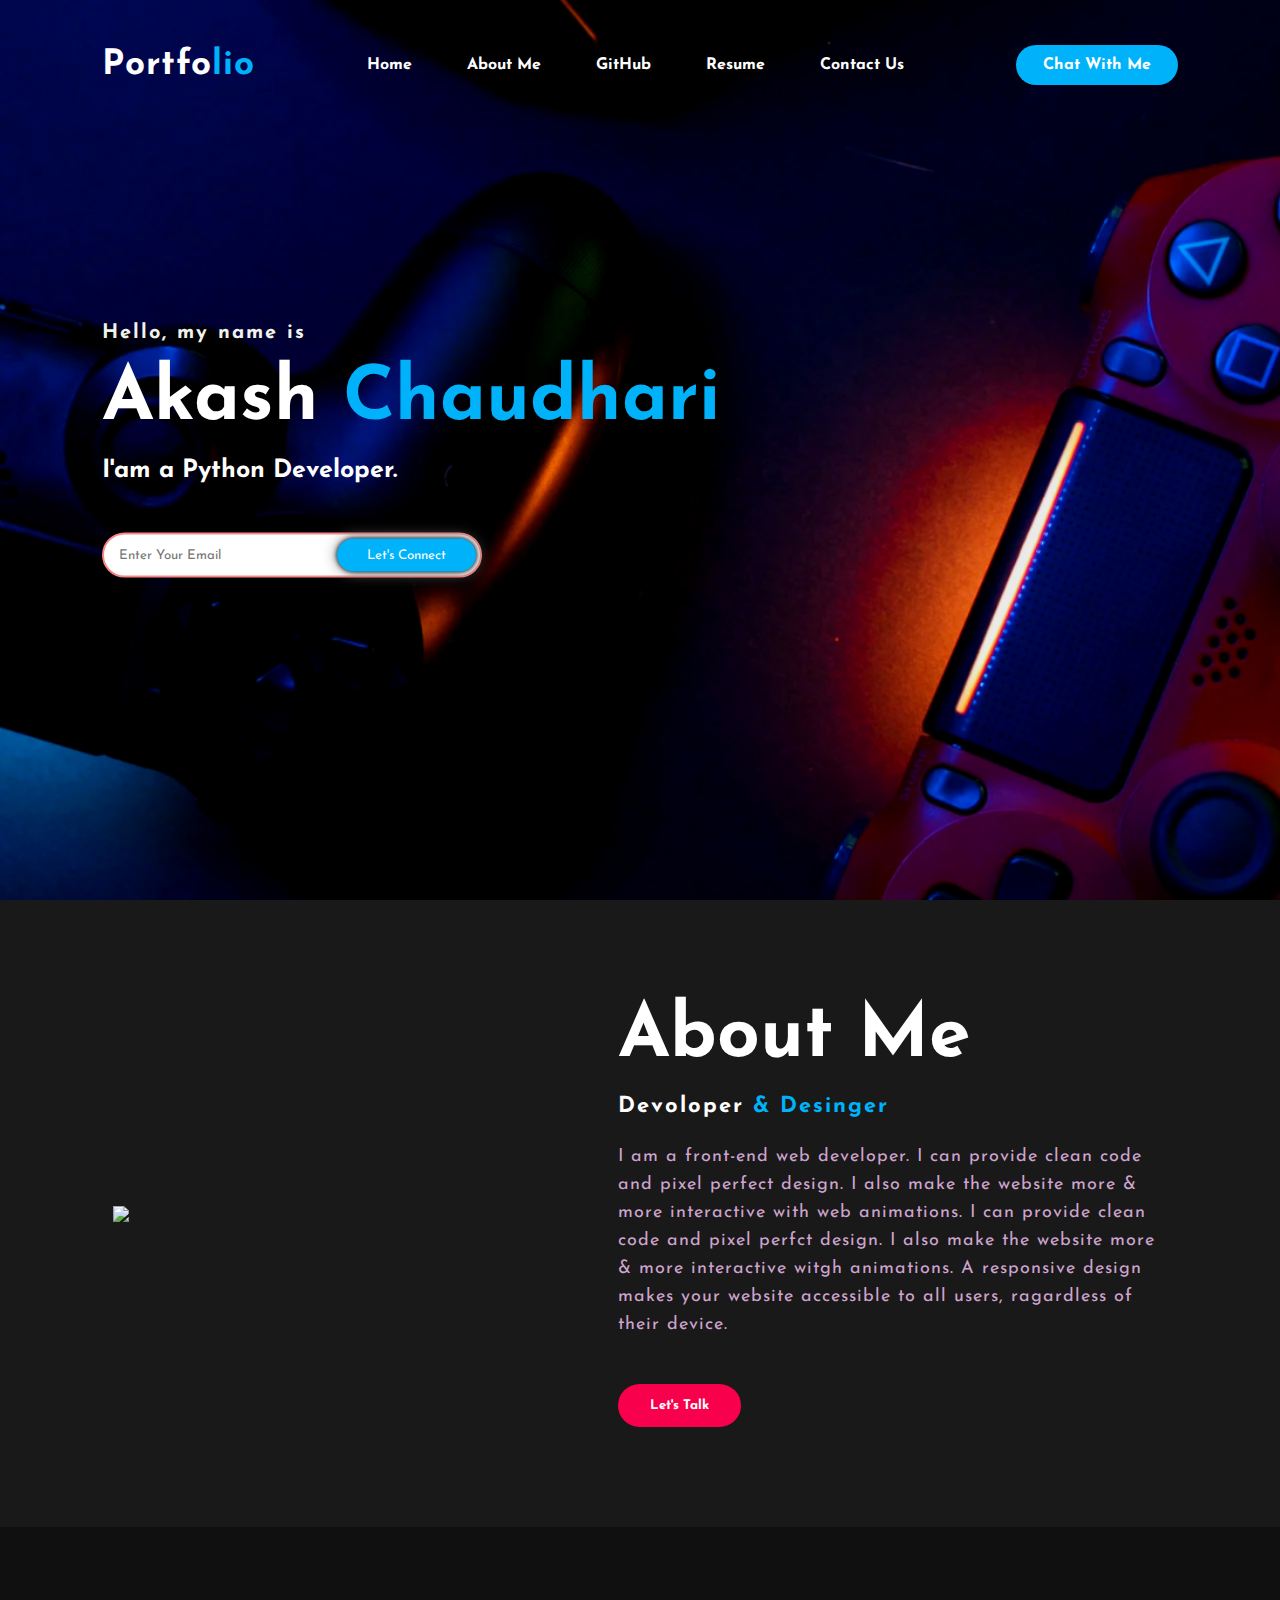
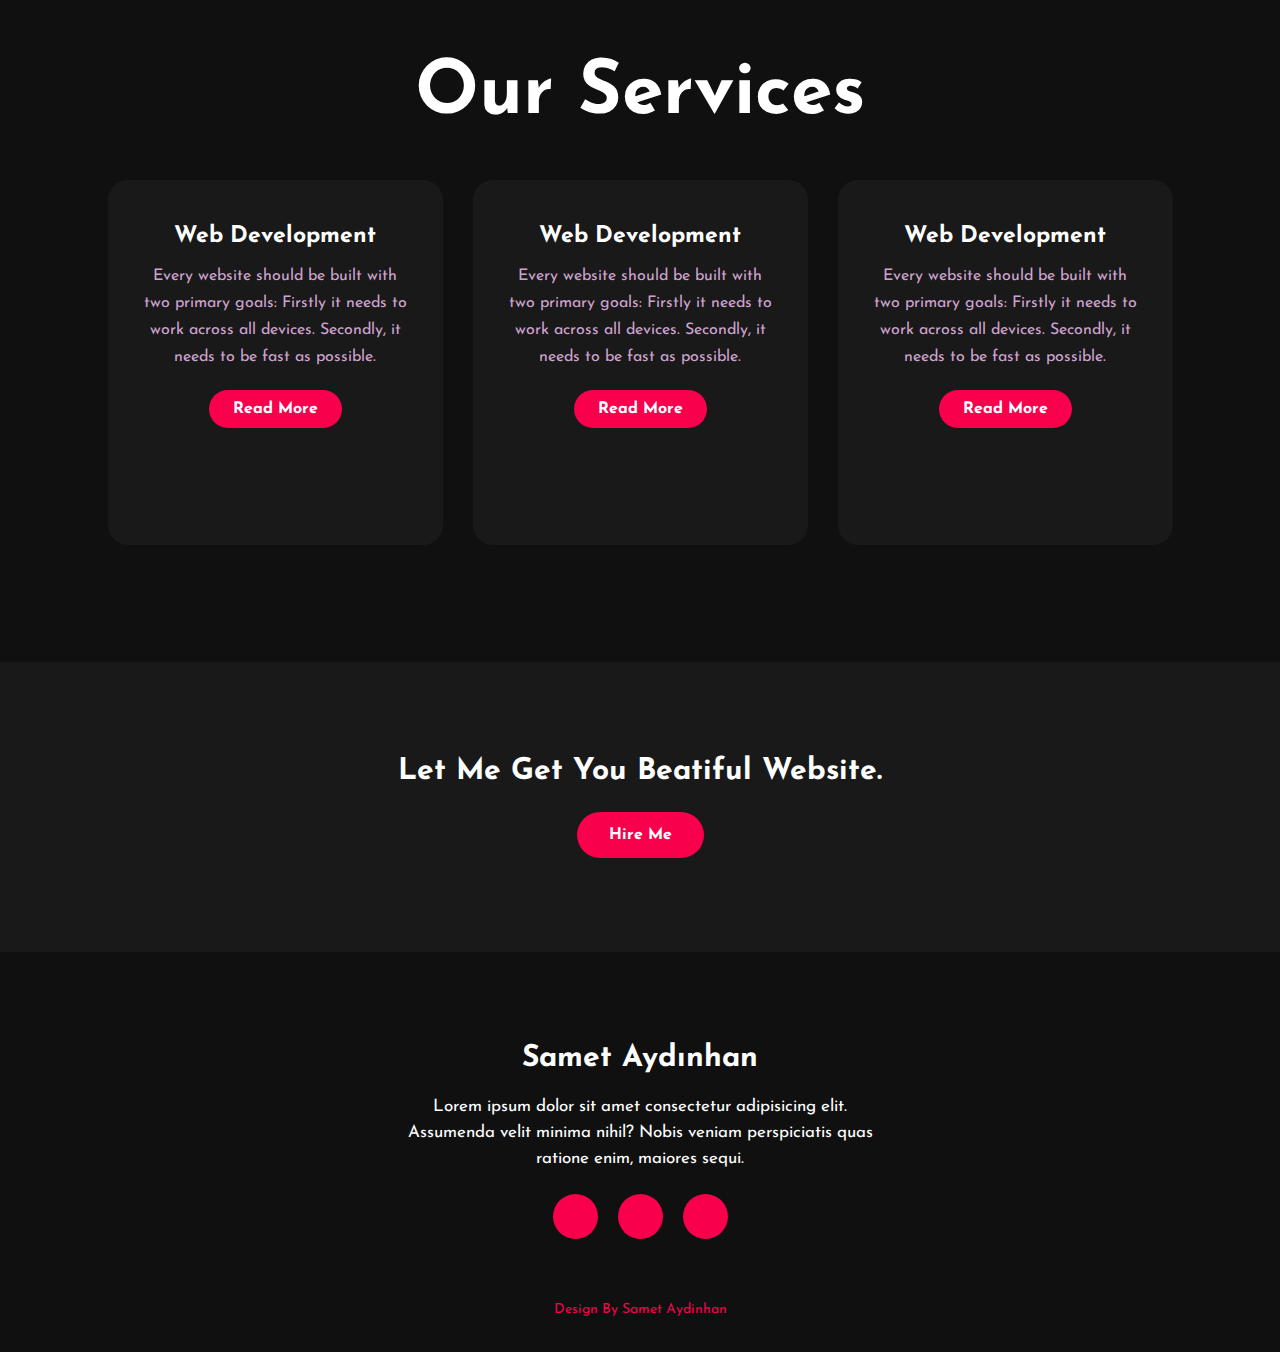
==== index.html @ 3f018889 "hey" ====
<!DOCTYPE html>
<html lang="en">

<head>
    <meta charset="UTF-8" />
    <meta http-equiv="X-UA-Compatible" content="IE=edge" />
    <meta name="viewport" content="width=device-width, initial-scale=1.0" />
    <title>Portfolio Website</title>
    <link rel="stylesheet" href="style.css" />
    <link rel="preconnect" href="https://fonts.gstatic.com" />
    <link
        href="https://fonts.googleapis.com/css2?family=Josefin+Sans:ital,wght@0,100;0,200;0,300;0,400;0,500;0,600;0,700;1,100;1,200;1,300;1,400;1,500;1,600;1,700&display=swap"
        rel="stylesheet" />
    <link rel="stylesheet" href="https://cdnjs.cloudflare.com/ajax/libs/font-awesome/6.2.1/css/all.min.css"
        integrity="sha512-MV7K8+y+gLIBoVD59lQIYicR65iaqukzvf/nwasF0nqhPay5w/9lJmVM2hMDcnK1OnMGCdVK+iQrJ7lzPJQd1w=="
        crossorigin="anonymous" referrerpolicy="no-referrer" />
</head>

<body>
    <div class="hero">
        <nav>
            <h2 class="logo">Portfo<span>lio</span></h2>
            <ul>
                <li><a href="https://akashch1512.github.io/portfilo_akash_/">Home</a></li>
                <li><a href="https://www.linkedin.com/in/akash-chaudhari-040ba0281/">About Me</a></li>
                <li><a href="https://github.com/akashch1512">GitHub</a></li>
                <li><a href="https://drive.google.com/open?id=1zRNlKqO0vHZzpSltqG9VUXqsS49QNVzo&usp=drive_fs">Resume</a></li>
                <li><a href="./contact.html">Contact Us</a></li>
            </ul>
            <a href="http://wa.me/qr/QMXEWW5SRHEAE1" class="btn">Chat With Me</a>
        </nav>
        <div class="content">
            <h4>Hello, my name is</h4>
            <h1>Akash <span>Chaudhari</span></h1>
            <h3>I'am a Python Developer.</h3>
            <div class="newslatter">
                <form>
                    <input type="email" name="email" id="mail" placeholder="Enter Your Email" />
                    <input class="button" type="submit" name="submit" value="Let's Connect" />
                </form>
            </div>
        </div>
    </div>
    <!--About section start-->
    <section class="about">
        <div class="main">
            <img src="image/second.webp" />
            <div class="about-text">
                <h2>About Me</h2>
                <h5>Devoloper <span>& Desinger</span></h5>
                <p>
                    I am a front-end web developer. I can provide clean code and pixel
                    perfect design. I also make the website more & more interactive with
                    web animations. I can provide clean code and pixel perfct design. I
                    also make the website more & more interactive witgh animations. A
                    responsive design makes your website accessible to all users,
                    ragardless of their device.
                </p>
                <button type="button">Let's Talk</button>
            </div>
        </div>
    </section>
    <!--service section start-->
    <div class="service">
        <div class="title">
            <h2>Our Services</h2>
        </div>
        <div class="box">
            <div class="card">
                <i class="fa-solid fa-bars"></i>
                <h5>Web Development</h5>
                <div class="pra">
                    <p>
                        Every website should be built with two primary goals: Firstly it
                        needs to work across all devices. Secondly, it needs to be fast as
                        possible.
                    </p>
                    <p style="text-align: center;">
                        <a class="button" href="#">Read More</a>
                    </p>
                </div>
            </div>

            <div class="card">
                <i class="fa-regular fa-user"></i>
                <h5>Web Development</h5>
                <div class="pra">
                    <p>
                        Every website should be built with two primary goals: Firstly it
                        needs to work across all devices. Secondly, it needs to be fast as
                        possible.
                    </p>
                    <p style="text-align: center;">
                        <a class="button" href="#">Read More</a>
                    </p>
                </div>
            </div>

            <div class="card">
                <i class="fa-regular fa-bell"></i>
                <h5>Web Development</h5>
                <div class="pra">
                    <p>
                        Every website should be built with two primary goals: Firstly it
                        needs to work across all devices. Secondly, it needs to be fast as
                        possible.
                    </p>
                    <p style="text-align: center;">
                        <a class="button" href="#">Read More</a>
                    </p>
                </div>
            </div>
        </div>
    </div>
            <!--Contact Me-->
            <div class="contact-me">
                <p>Let Me Get You Beatiful Website.</p>
                <a class="button-two" href="#">Hire Me</a>
            </div>
            <!--footer start-->
            <footer>
                <p>Samet Aydınhan</p>
                <p>Lorem ipsum dolor sit amet consectetur adipisicing elit. Assumenda velit minima nihil? Nobis veniam
                    perspiciatis quas ratione enim, maiores sequi.</p>
                <div class="social">
                    <a href="#"><i class="fa-brands fa-facebook-f"></i></a>
                    <a href="#"><i class="fa-brands fa-instagram"></i></a>
                    <a href="#"><i class="fa-brands fa-linkedin-in"></i></a>
                </div>
                <p class="end">Design By Samet Aydinhan</p>
            </footer>
</body>

</html>
---- style.css ----
*{
	padding: 0;
	margin: 0;
	font-family: 'Josefin Sans', sans-serif;
	box-sizing: border-box;
}
.hero {
    height: 100vh;
    width: 100%;
    background-image: url(image/Home.png);
    background-size: cover;
    background-position: center;
}
nav{
    display: flex;
    align-items: center;
    justify-content: space-between;
    padding: 45px;
    padding-left: 8%;
    padding-right: 8%;
}
.logo{
    color: white;
    font-size: 35px;
    letter-spacing: 1px;
    cursor: pointer;
}
span{
    color: #00b2f9;
}
nav ul li {
    list-style-type: none;
    display: inline-block;
    padding: 10px   25px;
}
nav ul li a{
    color: white;
    text-decoration: none;
    font-weight: bold;
    text-transform: capitalize;
}
nav ul li a:hover{
    color: #00b2f9;
    transition: .4s;
}
.btn {
    background-color: #00b2f9;
    color: white;
    text-decoration: none;
    border: 2px solid transparent;
    font-weight: bold;
    padding: 10px 25px;
    border-radius: 30px;
    transition: transform .4s;
}
.btn:hover{
    transform: scale(1.2);
}
.content{
    position: absolute;
    top: 50%;
    left: 8%;
    transform: translateY(-50%);
}
h1{
    color: white;
    margin: 20px 0px 20px;
    font-size: 75px;
}
h3{
    color: white;
    font-size: 25px;
    margin-bottom: 50px;
}
h4{
    color: rgb(241, 243, 231);
    letter-spacing: 2px;
    font-size: 20px;
}
.newslatter form {
    width: 380px;
    max-width: 100%;
    position: relative;
}
.newslatter form input:first-child{
    display: inline-block;
    width: 100%;
    padding: 14px 130px 14px 15px;
    border: 2px solid #fa8787;
    outline: none;
    border-radius: 30px;

}
.newslatter form input:last-child{
    position: absolute;
    display: inline-block;
    outline: none;
    border: none;
    padding: 10px 30px;
    border-radius: 30px;
    background-color: #00b2f9;
    color: white;
    box-shadow: 0px 0px 5px #000, 0px 0px 15px #858585;
    top: 6px;
    right: 6px;
    cursor: pointer;
    transition: 0.3s;
}

.newslatter form input:last-child:hover{
    background-color: white;
    color: #191919;
    border: 1px solid #00b2f9;
}

.about{
    width: 100%;
    padding: 100px 0px;
    background-color: #191919;
}
.about img {
    height: auto;
    width: 430px;
}
.about-text{
    width: 550px;
}
.main{
    width: 1130px;
    max-width: 95%;
    margin: 0 auto;
    display: flex;
    align-items: center;
    justify-content: space-around;
}
.about-text h2{
    color: white;
    font-size: 75px;
    text-transform: capitalize;
    margin-bottom: 20px;
}
.about-text h5{
    color: white;
    letter-spacing: 2px;
    font-size: 22px;
    margin-bottom: 25px;
    text-transform: capitalize;
}
.about-text p{
    color: #fcfc;
    letter-spacing: 1px;
    line-height: 28px;
    font-size: 18px;
    margin-bottom: 45px;
}
button{
    background-color: #f9004d;
    color: white;
    text-decoration: none;
    border: 2px solid transparent;
    font-weight: bold;
    padding: 13px 30px;
    border-radius: 30px;
    transition: 0.4s;
}
button:hover{
    background-color: transparent;
    border: 2px solid #f9004d;
    cursor: pointer;
}

.service{
    background-color: #101010;
    width: 100%;
    padding: 100px 0px;
}
.title h2{
    color: white;
    font-size: 75px;
    width: 1130px;
    margin: 30px auto;
    text-align: center;
}
.box{
    display: flex;
    justify-content: center;
    align-items: center;
    min-height: 400px;
}
.card{
    height: 365px;
	width: 335px;
	padding: 20px 35px;
	background: #191919;
	border-radius: 20px;
	margin: 15px;
	position: relative;
	overflow: hidden;
	text-align: center;
}
.card i {
    font-size: 50px;
    display: block;
    text-align: center;
    margin: 25px 0px;
    color: #f9004d;
}

h5 {
    color: white;
    font-size: 23px;
    margin-bottom: 15px;
}
.pra p{
    color: #fcfc;
    font-size: 16px;
    line-height: 27px;
    margin-bottom: 25px;
}

.card .button {
    background-color: #f9004d;
    color: white;
    text-decoration: none;
    border: 2px solid transparent;
    font-weight: bold;
    padding: 9px 22px;
    border-radius: 30px;
    transition: 0.4s;
}
.card .button:hover{
    background-color: transparent;
    border: 2px solid #f9004d;
    cursor: pointer;
}
.contact-me{
    width: 100%;
	height: 290px;
	background: #191919;
	display: flex;
	align-items: center;
	flex-direction: column;
	justify-content: center;
}

.contact-me p {
    color: white;
    font-size: 30px;
    font-weight: bold;
    margin-bottom: 25px;
}

.contact-me .button-two{
    background-color: #f9004d;
    color: white;
    text-decoration: none;
    border: 2px solid transparent;
    font-weight: bold;
    padding: 13px 30px;
    border-radius: 30px;
    transition: .4s;
}
.contact-me .button-two:hover{
    background-color: transparent;
    border: 2px solid #f9004d;
    cursor: pointer;
}
footer{
    position: relative;
    width: 100%;
    height: 400px;
    background-color: #101010;
    display: flex;
    flex-direction: column;
    align-items: center;
    justify-content: center;
}
footer p:nth-child(1){
    font-size: 30px;
    color: white;
    margin-bottom: 20px;
    font-weight: bold;
}
footer p:nth-child(2){
    color: white;
    font-size: 17px;
    width: 500px;
    text-align: center;
    line-height: 26px;
}
.social{
    display: flex;
}
.social a {
    width: 45px;
    height: 45px;
    display: flex;
    align-items: center;
    justify-content: center;
    background:#f9004d;
    border-radius: 50%;
    margin: 22px 10px;
    color: white;
    text-decoration: none;
    font-size: 20px;
}
.social a:hover{
    transform: scale(1.3);
    transition: .3s;
}
.end{
    position: absolute;
    color:#f9004d;
    bottom: 35px;
    font-size: 14px;
}
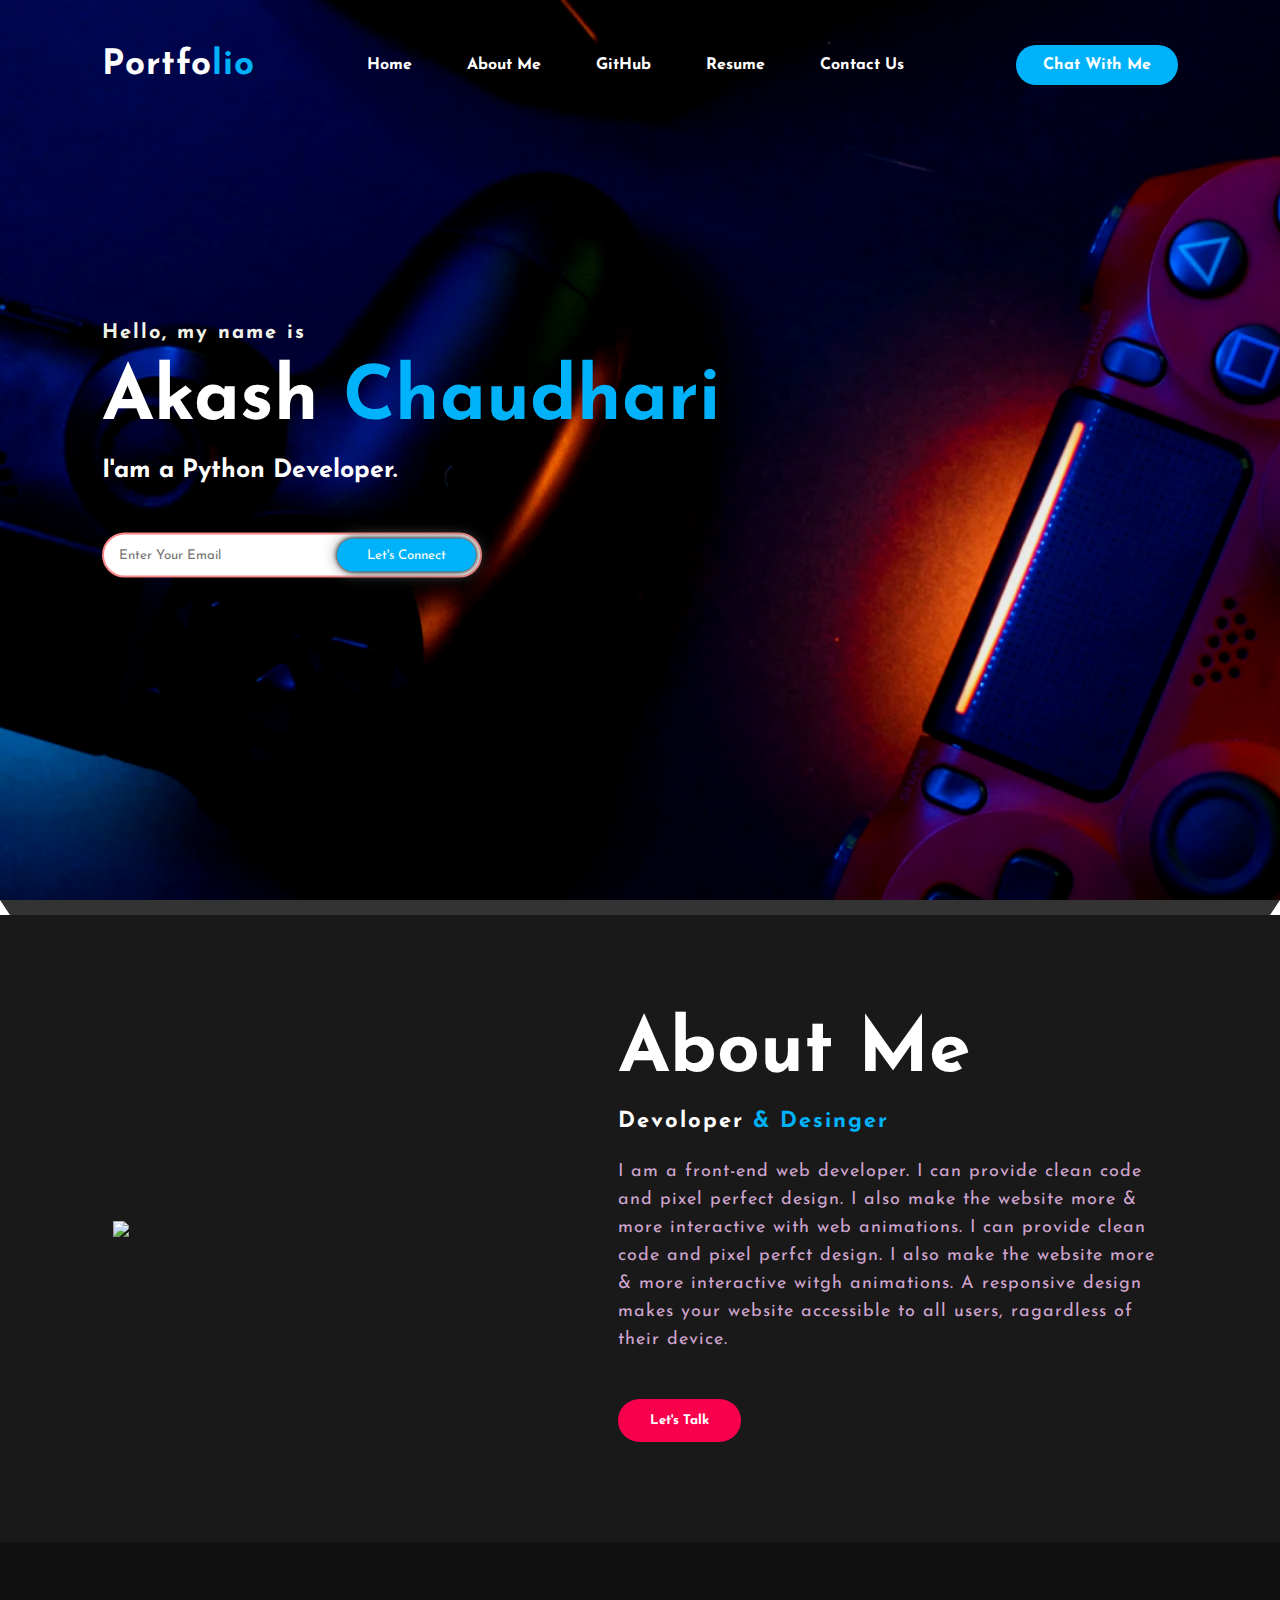
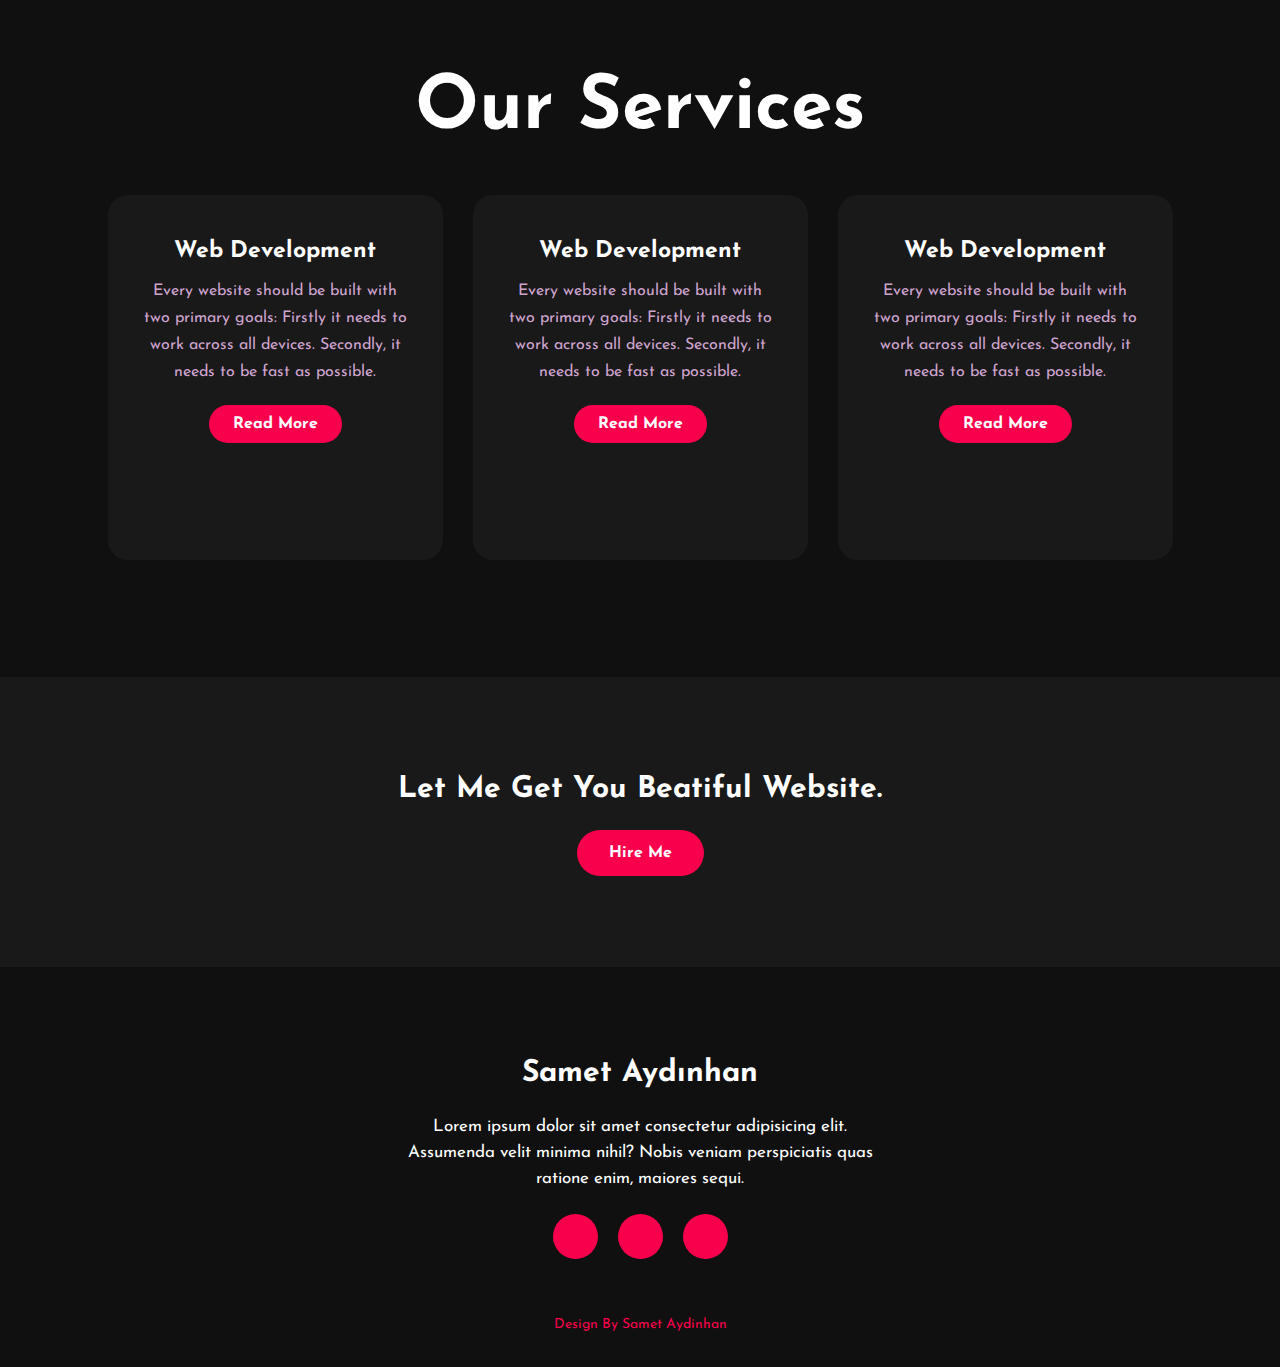
==== commit c3a17319: "hye" ====
--- a/index.html
+++ b/index.html
@@ -40,6 +40,9 @@
                 </form>
             </div>
         </div>
+    </div>
+
+    <div class="arrow"></div>
     </div>
     <!--About section start-->
     <section class="about">
--- a/style.css
+++ b/style.css
@@ -315,4 +315,38 @@
     font-size: 14px;
 }
 
-
+.scroll-indicator {
+    position: fixed;
+    bottom: 20px;
+    left: 50%;
+    transform: translateX(-50%);
+    text-align: center;
+    color: #333;
+}
+
+.arrow {
+    /* width: 0; */
+    height: 0;
+    border-left: 10px solid transparent;
+    border-right: 10px solid transparent;
+    border-top: 15px solid #333;
+    animation: bounce 3s infinite;
+    margin: 0 auto;
+}
+
+@keyframes bounce {
+    0%, 20%, 50%, 80%, 100% {
+        transform: translateY(0);
+    }
+    40% {
+        transform: translateY(-50px);
+    }
+    60% {
+        transform: translateY(-5px);
+    }
+}
+
+p {
+    margin: 5px 0 0;
+    font-size: 14px;
+}